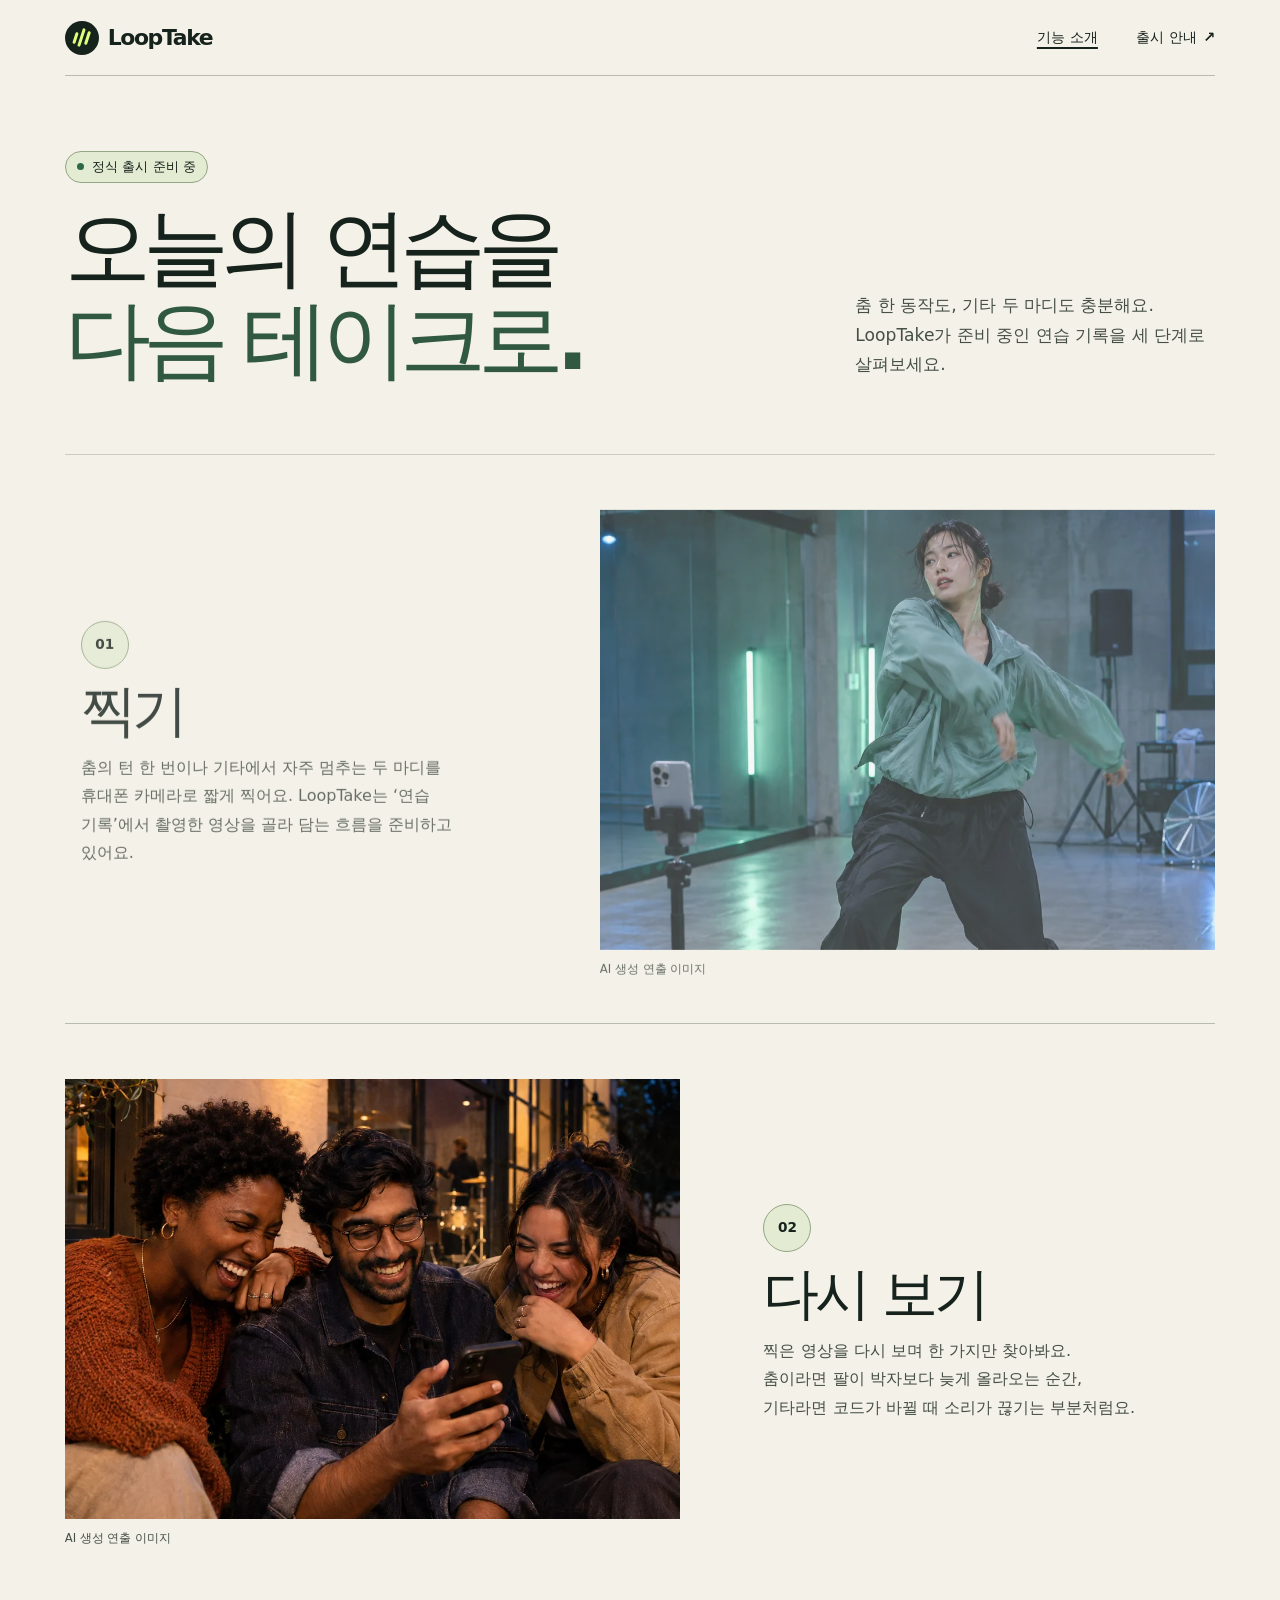
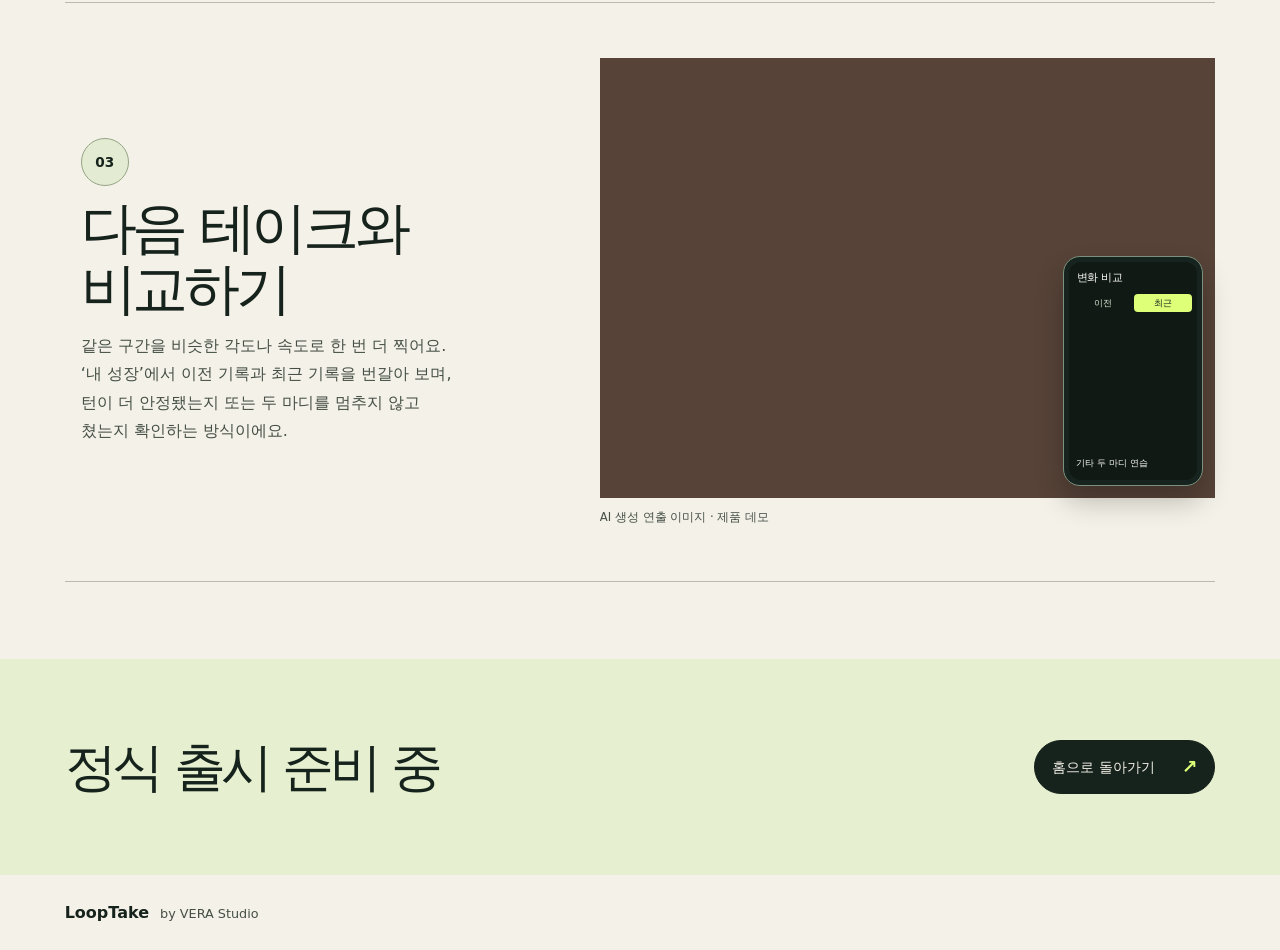
==== features.html @ 8b693cfd "Add a LoopTake practice feature walkthrough" ====
<!doctype html>
<html lang="ko">
<head>
  <meta charset="utf-8">
  <meta name="viewport" content="width=device-width, initial-scale=1">
  <meta name="color-scheme" content="light">
  <meta name="theme-color" content="#f4f1e8">
  <meta name="description" content="짧게 찍고, 다시 보고, 다음 테이크와 비교하는 LoopTake의 연습 기록 흐름을 소개합니다.">
  <meta http-equiv="Content-Security-Policy" content="default-src 'none'; style-src 'self'; script-src 'self'; img-src 'self'; media-src 'none'; base-uri 'none'; form-action 'none'">
  <title>기능 소개 · LoopTake</title>
  <link rel="icon" type="image/png" href="./assets/mark.png">
  <link rel="stylesheet" href="./styles.css?v=features">
  <link rel="stylesheet" href="./features.css">
  <script src="./studio.js?v=photos" defer></script>
</head>
<body id="top">
  <a class="skip-link" href="#main">본문으로 건너뛰기</a>
  <header class="site-header wrap">
    <a class="brand" href="./" aria-label="LoopTake 홈">
      <span class="brand-mark" aria-hidden="true"><i></i><i></i><i></i></span>
      <span>LoopTake</span>
    </a>
    <nav aria-label="주 메뉴">
      <a href="./features.html" aria-current="page">기능 소개</a>
      <a href="./#launch">출시 안내 <span aria-hidden="true">↗</span></a>
    </nav>
  </header>

  <main id="main" tabindex="-1">
    <section class="feature-intro wrap" aria-labelledby="feature-title">
      <div>
        <p class="release-status">정식 출시 준비 중</p>
        <h1 id="feature-title">오늘의 연습을<br><span>다음 테이크로.</span></h1>
      </div>
      <p class="intro">춤 한 동작도, 기타 두 마디도 충분해요. LoopTake가 준비 중인 연습 기록을 세 단계로 살펴보세요.</p>
    </section>

    <ol class="practice-steps wrap" aria-label="연습을 기록하는 세 단계">
      <li class="practice-step" data-step="1" data-reveal>
        <div class="step-copy">
          <span class="step-number" aria-hidden="true">01</span>
          <h2>찍기</h2>
          <p>춤의 턴 한 번이나 기타에서 자주 멈추는 두 마디를 휴대폰 카메라로 짧게 찍어요. LoopTake는 ‘연습 기록’에서 촬영한 영상을 골라 담는 흐름을 준비하고 있어요.</p>
        </div>
        <figure class="step-photo" data-scene="dance">
          <div class="photo-window">
            <img class="scene-photo" src="./assets/dance.webp" srcset="./assets/dance-small.webp 530w, ./assets/dance.webp 1060w" sizes="(max-width: 760px) calc(100vw - 36px), (max-width: 1360px) 49vw, 640px" width="1060" height="1325" loading="eager" fetchpriority="high" alt="삼각대에 고정한 휴대폰 앞에서 춤 동작을 연습하는 사람">
          </div>
          <figcaption><span>AI 생성 연출 이미지</span></figcaption>
        </figure>
      </li>

      <li class="practice-step step-reverse" data-step="2" data-reveal>
        <div class="step-copy">
          <span class="step-number" aria-hidden="true">02</span>
          <h2>다시 보기</h2>
          <p>찍은 영상을 다시 보며 한 가지만 찾아봐요. 춤이라면 팔이 박자보다 늦게 올라오는 순간, 기타라면 코드가 바뀔 때 소리가 끊기는 부분처럼요.</p>
        </div>
        <figure class="step-photo" data-scene="friends">
          <div class="photo-window">
            <img class="scene-photo" src="./assets/friends.webp" srcset="./assets/friends-small.webp 530w, ./assets/friends.webp 1060w" sizes="(max-width: 760px) calc(100vw - 36px), (max-width: 1360px) 49vw, 640px" width="1060" height="1325" loading="lazy" decoding="async" alt="친구들이 한 휴대폰 화면을 함께 보며 웃는 모습">
          </div>
          <figcaption><span>AI 생성 연출 이미지</span></figcaption>
        </figure>
      </li>

      <li class="practice-step" data-step="3" data-reveal>
        <div class="step-copy">
          <span class="step-number" aria-hidden="true">03</span>
          <h2>다음 테이크와<br>비교하기</h2>
          <p>같은 구간을 비슷한 각도나 속도로 한 번 더 찍어요. ‘내 성장’에서 이전 기록과 최근 기록을 번갈아 보며, 턴이 더 안정됐는지 또는 두 마디를 멈추지 않고 쳤는지 확인하는 방식이에요.</p>
        </div>
        <figure class="step-photo" data-scene="guitar">
          <div class="feature-art">
            <div class="photo-window">
              <img class="scene-photo" src="./assets/guitar.webp" srcset="./assets/guitar-small.webp 530w, ./assets/guitar.webp 1060w" sizes="(max-width: 760px) calc(100vw - 36px), (max-width: 1360px) 49vw, 640px" width="1060" height="1325" loading="lazy" decoding="async" alt="거리에서 어쿠스틱 기타를 연주하는 사람">
            </div>
            <div class="demo-device compare-demo" role="img" aria-label="이전과 최근 기록 중 최근 기타 연습 한 장면을 보여주는 LoopTake 제품 데모">
              <div aria-hidden="true">
                <div class="device-head"><strong>변화 비교</strong></div>
                <div class="demo-tabs"><span>이전</span><span>최근</span></div>
                <img src="./assets/guitar-small.webp" width="530" height="663" loading="lazy" decoding="async" alt="">
                <div class="device-copy"><strong>기타 두 마디 연습</strong></div>
              </div>
            </div>
          </div>
          <figcaption><span>AI 생성 연출 이미지 · 제품 데모</span></figcaption>
        </figure>
      </li>
    </ol>

    <section class="launch feature-end" aria-labelledby="feature-release-title">
      <div class="wrap launch-inner" data-reveal>
        <h2 id="feature-release-title">정식 출시 준비 중</h2>
        <div class="feature-actions">
          <a class="primary" href="./">홈으로 돌아가기 <span aria-hidden="true">↗</span></a>
        </div>
      </div>
    </section>
  </main>

  <footer class="site-footer wrap">
    <p><strong>LoopTake</strong> <span>by VERA Studio</span></p>
  </footer>
</body>
</html>
---- styles.css ----
:root {
  --paper: #f4f1e8;
  --ink: #16221c;
  --muted: #454f45;
  --lime: #deff78;
  --rule: #b8bbb0;
  --gutter: clamp(18px, 5.05vw, 84px);
  color: var(--ink);
  background: var(--paper);
  font-family: Pretendard, "Apple SD Gothic Neo", "Noto Sans KR", "Noto Sans CJK KR", "Malgun Gothic", system-ui, sans-serif;
  font-synthesis: none;
  line-height: 1.55;
}

*, *::before, *::after { box-sizing: border-box; }
body, figure, p, h1, h2, h3 { margin: 0; }
a { color: inherit; text-decoration: none; }
img { display: block; width: 100%; height: auto; }
:focus-visible { outline: 3px solid #3b664d; outline-offset: 5px; }
::selection { background: var(--lime); color: var(--ink); }

.wrap { width: min(100% - var(--gutter) * 2, 1295px); margin-inline: auto; }
section[id] { scroll-margin-top: 20px; }
.skip-link { position: absolute; z-index: 5; left: 12px; top: 12px; padding: 12px 18px; color: var(--paper); background: var(--ink); }
.skip-link:not(:focus) { clip-path: inset(50%); }

.site-header { min-height: 76px; display: flex; align-items: center; justify-content: space-between; gap: 14px; border-bottom: 1px solid var(--rule); }
.brand { min-height: 44px; display: inline-flex; align-items: center; gap: 9px; font-size: 1.37rem; font-weight: 850; letter-spacing: -.062em; }
.brand-mark { display: inline-flex; width: 34px; height: 34px; align-items: center; justify-content: center; gap: 3px; border-radius: 50%; background: var(--ink); color: var(--lime); }
.brand-mark i { width: 3px; height: 12px; border-radius: 6px; background: currentColor; transform: rotate(18deg); }
.brand-mark i:nth-child(2) { height: 19px; }
.brand-mark i:nth-child(3) { height: 14px; }
.site-header nav { display: flex; gap: clamp(12px, 3vw, 40px); align-items: center; font-size: .9rem; font-weight: 720; }
.site-header nav a { min-height: 44px; display: inline-flex; gap: 6px; align-items: center; white-space: nowrap; }
.site-header nav a:hover { text-decoration: underline; text-underline-offset: .27em; }
.site-header nav [aria-current="page"] { text-decoration: underline; text-underline-offset: .32em; text-decoration-thickness: 2px; }

.hero { display: grid; grid-template-columns: minmax(0, .88fr) minmax(0, 1.06fr); align-items: center; gap: clamp(24px, 5vw, 78px); padding-block: clamp(28px, 3.65vw, 60px) clamp(62px, 7vw, 115px); }
.hero-copy { padding-block: 16px 30px; }
.release-status { display: flex; width: fit-content; align-items: center; gap: 8px; border: 1px solid #94a585; border-radius: 99px; background: #e3ebd2; padding: 5px 11px; font-size: .8rem; font-weight: 760; }
.release-status::before { content: ""; display: block; width: 7px; height: 7px; border-radius: 50%; background: #2d6847; }

h1 { font-size: clamp(3.03rem, 6.1vw, 6.45rem); line-height: 1.065; letter-spacing: -.09em; font-weight: 900; word-break: keep-all; margin-block: 23px; }
h1 span { color: #315941; }
.intro { max-width: 360px; color: var(--muted); font-size: clamp(1rem, 1.34vw, 1.2rem); line-height: 1.71; word-break: keep-all; }
.primary { display: inline-flex; justify-content: space-between; align-items: center; gap: 27px; min-height: 54px; margin-top: 27px; padding: 0 17px; border: 1px solid var(--ink); border-radius: 50px; background: var(--ink); color: var(--paper); font-size: .9rem; font-weight: 770; transition: background-color .2s, color .2s; }
.primary span { color: var(--lime); font-size: 1.18rem; }
.primary:hover, .primary:focus-visible { background: var(--lime); color: var(--ink); }
.primary:hover span, .primary:focus-visible span { color: var(--ink); }
.hero-links { display: flex; flex-wrap: wrap; align-items: center; gap: 6px 19px; margin-top: 27px; }
.hero-links .primary { margin-top: 0; }
.text-link { display: inline-flex; align-items: center; gap: 5px; min-height: 44px; font-size: .88rem; font-weight: 740; text-decoration: underline; text-underline-offset: .24em; }
.text-link:hover { color: #315941; text-decoration-thickness: 2px; }

.hero-art, .guitar-art { position: relative; }
.photo-window { overflow: hidden; background: #d0d6cc; }
.scene-photo { width: 100%; height: 100%; object-fit: cover; transition: transform .55s cubic-bezier(.2,.7,.3,1); }
.hero-scene .photo-window { aspect-ratio: 1 / 1.015; background: #223c40; border-radius: 49% 49% 3px 3px / 17% 17% 3px 3px; }
.hero-scene .scene-photo { object-position: center 52%; }
figcaption { display: flex; justify-content: space-between; gap: 8px 16px; align-items: flex-start; flex-wrap: wrap; margin-top: 10px; }
figcaption > span { color: var(--muted); font-size: .73rem; }
figcaption > strong { font-size: .81rem; }
.hero-scene figcaption { padding-right: 3px; }

.demo-device { position: absolute; bottom: 18px; right: -14px; width: clamp(110px, 11vw, 160px); padding: 5px; background: #17231e; color: white; border: 1px solid #79917e; border-radius: 17px; box-shadow: 0 15px 28px rgb(0 0 0 / .24); }
.demo-device > div { overflow: hidden; border-radius: 12px; background: #101913; }
.device-head { display: flex; min-height: 32px; justify-content: space-between; align-items: center; padding: 0 8px; font-family: system-ui, sans-serif; font-size: .7rem; letter-spacing: -.04em; }
.device-head span { width: 6px; height: 6px; background: var(--lime); border-radius: 50%; }
.demo-device img { aspect-ratio: 4 / 4.15; object-fit: cover; object-position: center 44%; }
.device-copy { display: grid; gap: 2px; padding: 7px 7px 9px; font-size: clamp(.51rem, .7vw, .65rem); }
.device-copy span { color: #c9d8c6; font-size: .92em; }
.guitar-device { bottom: 15px; right: -13px; background: #1b2921; }

.stories { background: #192720; color: var(--paper); padding-block: clamp(50px, 6.65vw, 100px); }
.stories :focus-visible { outline-color: var(--lime); }
.section-intro { display: flex; justify-content: space-between; align-items: flex-end; gap: 20px; margin-bottom: clamp(29px, 4.5vw, 68px); }
.section-intro h2, .launch h2 { font-size: clamp(2.66rem, 5.35vw, 5.6rem); line-height: 1.055; font-weight: 870; letter-spacing: -.085em; word-break: keep-all; }
.section-intro p { max-width: 315px; color: #d8dfd1; font-size: .97rem; line-height: 1.8; word-break: keep-all; }
.story-spread { display: grid; grid-template-columns: minmax(0, .9fr) minmax(0, 1.03fr); align-items: start; gap: clamp(28px, 7.4vw, 110px); }
.story-friends { padding-top: clamp(0px, 4vw, 61px); }
.story-friends .photo-window { aspect-ratio: 4 / 4.95; background: #50432f; }
.story-friends .scene-photo { object-position: center 51%; }
.story-guitar .photo-window { aspect-ratio: 4 / 4.7; background: #574338; }
.story-guitar .scene-photo { object-position: center 43%; }
.stories figcaption { align-items: baseline; margin-top: 13px; }
.stories figcaption h3 { font-size: clamp(1.21rem, 1.85vw, 1.64rem); font-weight: 780; letter-spacing: -.045em; }
.stories figcaption p { margin-top: 3px; color: #e0e7dc; font-size: .88rem; }
.stories figcaption > span { color: #c6d4c3; }

.launch { background: #e6efcf; padding-block: clamp(40px, 6.3vw, 90px); }
.launch-inner { display: flex; align-items: center; justify-content: space-between; gap: 16px; }
.launch h2 { font-size: clamp(2.03rem, 4.1vw, 4.1rem); }
.launch p { margin-top: 11px; color: var(--muted); word-break: keep-all; }
.back-to-top { display: grid; flex: none; place-items: center; width: clamp(44px, 6vw, 64px); aspect-ratio: 1; border: 1px solid var(--ink); border-radius: 50%; font-size: 1.3rem; transition: background-color .2s; }
.back-to-top:hover, .back-to-top:focus-visible { background: var(--lime); }
.site-footer { min-height: 75px; display: flex; align-items: center; }
.site-footer p { font-size: .8rem; color: var(--muted); }
.site-footer strong { margin-right: 7px; color: var(--ink); font-size: 1rem; }

@media (hover: hover) and (prefers-reduced-motion: no-preference) {
  .photo-window:hover .scene-photo { transform: scale(1.025); }
}

@media (prefers-reduced-motion: no-preference) {
  .enhanced { scroll-behavior: smooth; }
  .enhanced .entered { animation: entry .55s cubic-bezier(.18,.62,.25,1) both; }
  @keyframes entry { from { opacity: .78; transform: translateY(11px); } to { opacity: 1; transform: translateY(0); } }
}

@media (max-width: 760px) {
  .site-header { min-height: 67px; }
  .hero { grid-template-columns: 1fr; gap: 23px; }
  .hero-copy { padding-block: 4px 0; }
  h1 { font-size: clamp(2.94rem, 10.9vw, 4.7rem); margin-block: 14px 16px; }
  .primary { margin-top: 18px; min-height: 48px; }
  .hero-links { margin-top: 18px; }
  .hero-scene .photo-window { aspect-ratio: 4 / 4.7; }
  .hero-scene .scene-photo { object-position: center 56%; }
  .demo-device { bottom: 12px; right: 8px; width: clamp(88px, 28vw, 148px); border-radius: 12px; padding: 4px; }
  .demo-device > div { border-radius: 8px; }
  .device-head { min-height: 23px; font-size: .6rem; padding-inline: 5px; }
  .device-copy { padding: 4px 4px 5px; font-size: .54rem; }
  .demo-device img { aspect-ratio: 1 / 1; }
  .section-intro { align-items: flex-start; flex-direction: column; gap: 13px; }
  .story-spread { grid-template-columns: 1fr; gap: 44px; }
  .story-friends { padding: 0; }
}

@media (max-width: 350px) {
  .site-header nav { font-size: .8rem; }
  .brand { font-size: 1.24rem; gap: 6px; }
  .brand-mark { width: 30px; height: 30px; }
  .hero-device { right: 5px; }
}

@media (prefers-reduced-motion: reduce) {
  *, *::before, *::after { animation: none !important; transition: none !important; }
}
---- features.css ----
.feature-intro {
  display: grid;
  grid-template-columns: minmax(0, 1.7fr) minmax(0, 1fr);
  gap: 28px;
  align-items: end;
  padding-block: clamp(36px, 5.85vw, 84px) clamp(27px, 4.65vw, 65px);
}

.feature-intro h1 { margin-block: 18px 0; font-size: clamp(3.2rem, 6.75vw, 7rem); }
.feature-intro .intro { padding-bottom: .32em; justify-self: end; }

.practice-steps { margin-block: 0; padding: 0; }
.practice-step {
  display: grid;
  grid-template-columns: minmax(0, .76fr) minmax(0, 1fr);
  grid-template-areas: "copy photo";
  gap: clamp(24px, 5.25vw, 86px);
  align-items: center;
  padding-block: clamp(30px, 4.3vw, 64px);
  border-top: 1px solid var(--rule);
}

.practice-step:last-child { border-bottom: 1px solid var(--rule); }
.practice-step::marker { content: ""; }
.step-reverse {
  grid-template-columns: minmax(0, 1fr) minmax(0, .76fr);
  grid-template-areas: "photo copy";
}

.step-copy { grid-area: copy; padding-inline: clamp(0px, 1.25vw, 20px); }
.step-copy h2 { margin-block: 12px; font-weight: 870; letter-spacing: -.075em; line-height: 1.08; font-size: clamp(2.6rem, 4.4vw, 4.95rem); word-break: keep-all; }
.step-copy p { max-width: 375px; color: var(--muted); font-size: clamp(1rem, 1.22vw, 1.16rem); line-height: 1.78; word-break: keep-all; }
.step-number {
  display: inline-grid;
  width: 48px;
  aspect-ratio: 1;
  place-items: center;
  color: var(--ink);
  background: #e3ebd2;
  border: 1px solid #94a585;
  border-radius: 50%;
  font-family: system-ui, sans-serif;
  font-size: .85rem;
  font-weight: 750;
  font-variant-numeric: tabular-nums;
}

.step-photo { grid-area: photo; min-width: 0; }
.step-photo .photo-window { aspect-ratio: 7 / 5; }
.step-photo[data-scene="dance"] .photo-window { background: #223c40; }
.step-photo[data-scene="dance"] .scene-photo { object-position: 50% 23%; }
.step-photo[data-scene="friends"] .photo-window { background: #50432f; }
.step-photo[data-scene="friends"] .scene-photo { object-position: 50% 51%; }
.step-photo[data-scene="guitar"] .photo-window { background: #574338; }
.step-photo[data-scene="guitar"] .scene-photo { object-position: 50% 15%; }

.feature-art { position: relative; }
.compare-demo { right: 12px; bottom: 12px; }
.demo-tabs { display: grid; grid-template-columns: 1fr 1fr; gap: 3px; padding: 0 5px 4px; font-size: .59rem; text-align: center; }
.demo-tabs span { padding: 2px; color: #d8e7d4; }
.demo-tabs span:last-child { background: #deff78; color: var(--ink); border-radius: 4px; }
.feature-end { margin-top: clamp(32px, 6vw, 83px); }
.feature-actions .primary { margin: 0; }

@media (max-width: 760px) {
  .feature-intro { display: block; padding-block: 28px 33px; }
  .feature-intro .intro { margin-top: 14px; padding-bottom: 0; }
  .feature-intro h1 { font-size: clamp(3.05rem, 10.6vw, 4.5rem); }
  .practice-step { padding-block: 31px; }
  .practice-step, .step-reverse { grid-template-columns: minmax(0, 1fr); grid-template-areas: "copy" "photo"; gap: 15px; }
  .step-copy { padding-inline: 0; }
  .step-number { width: 38px; }
  .step-copy h2 { margin-block: 9px 7px; }
  .step-photo .photo-window { aspect-ratio: 6 / 5; }
  .compare-demo { right: 7px; bottom: 7px; }
  .feature-end .launch-inner { flex-wrap: wrap; }
}
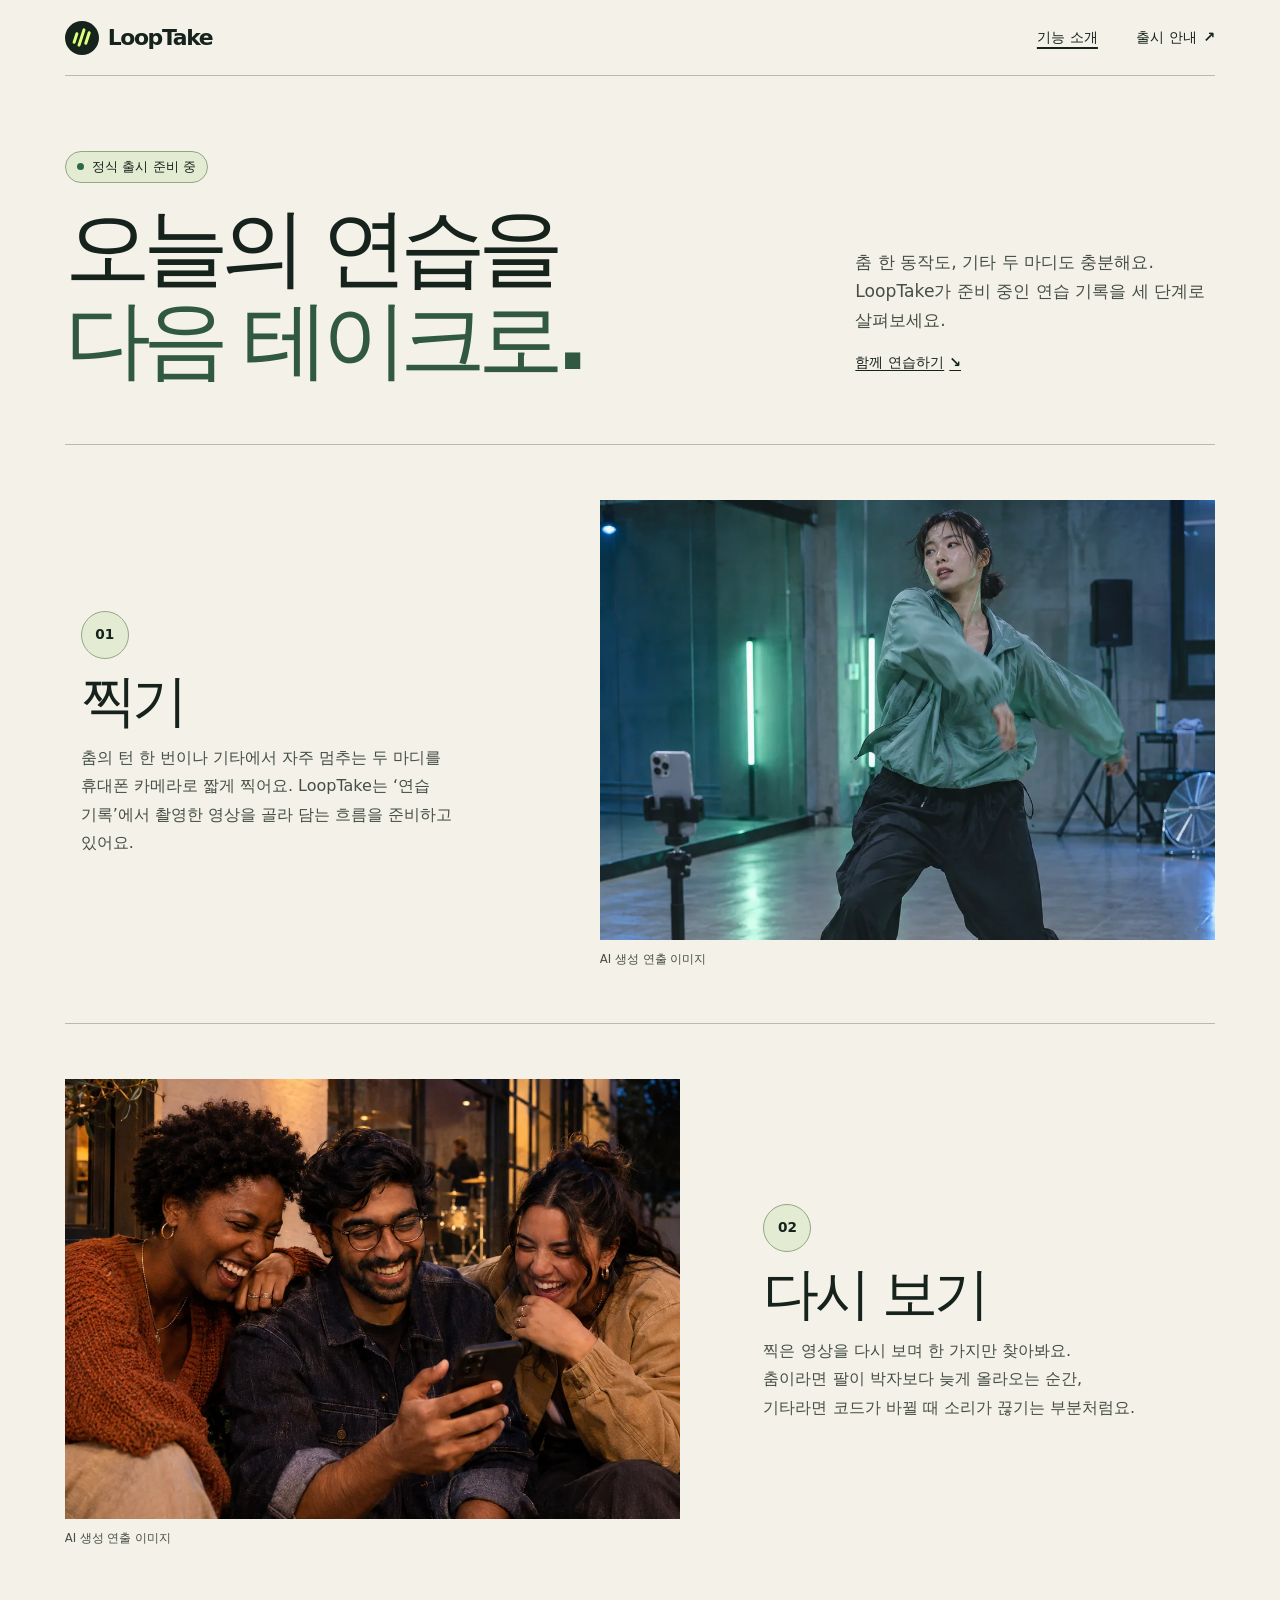
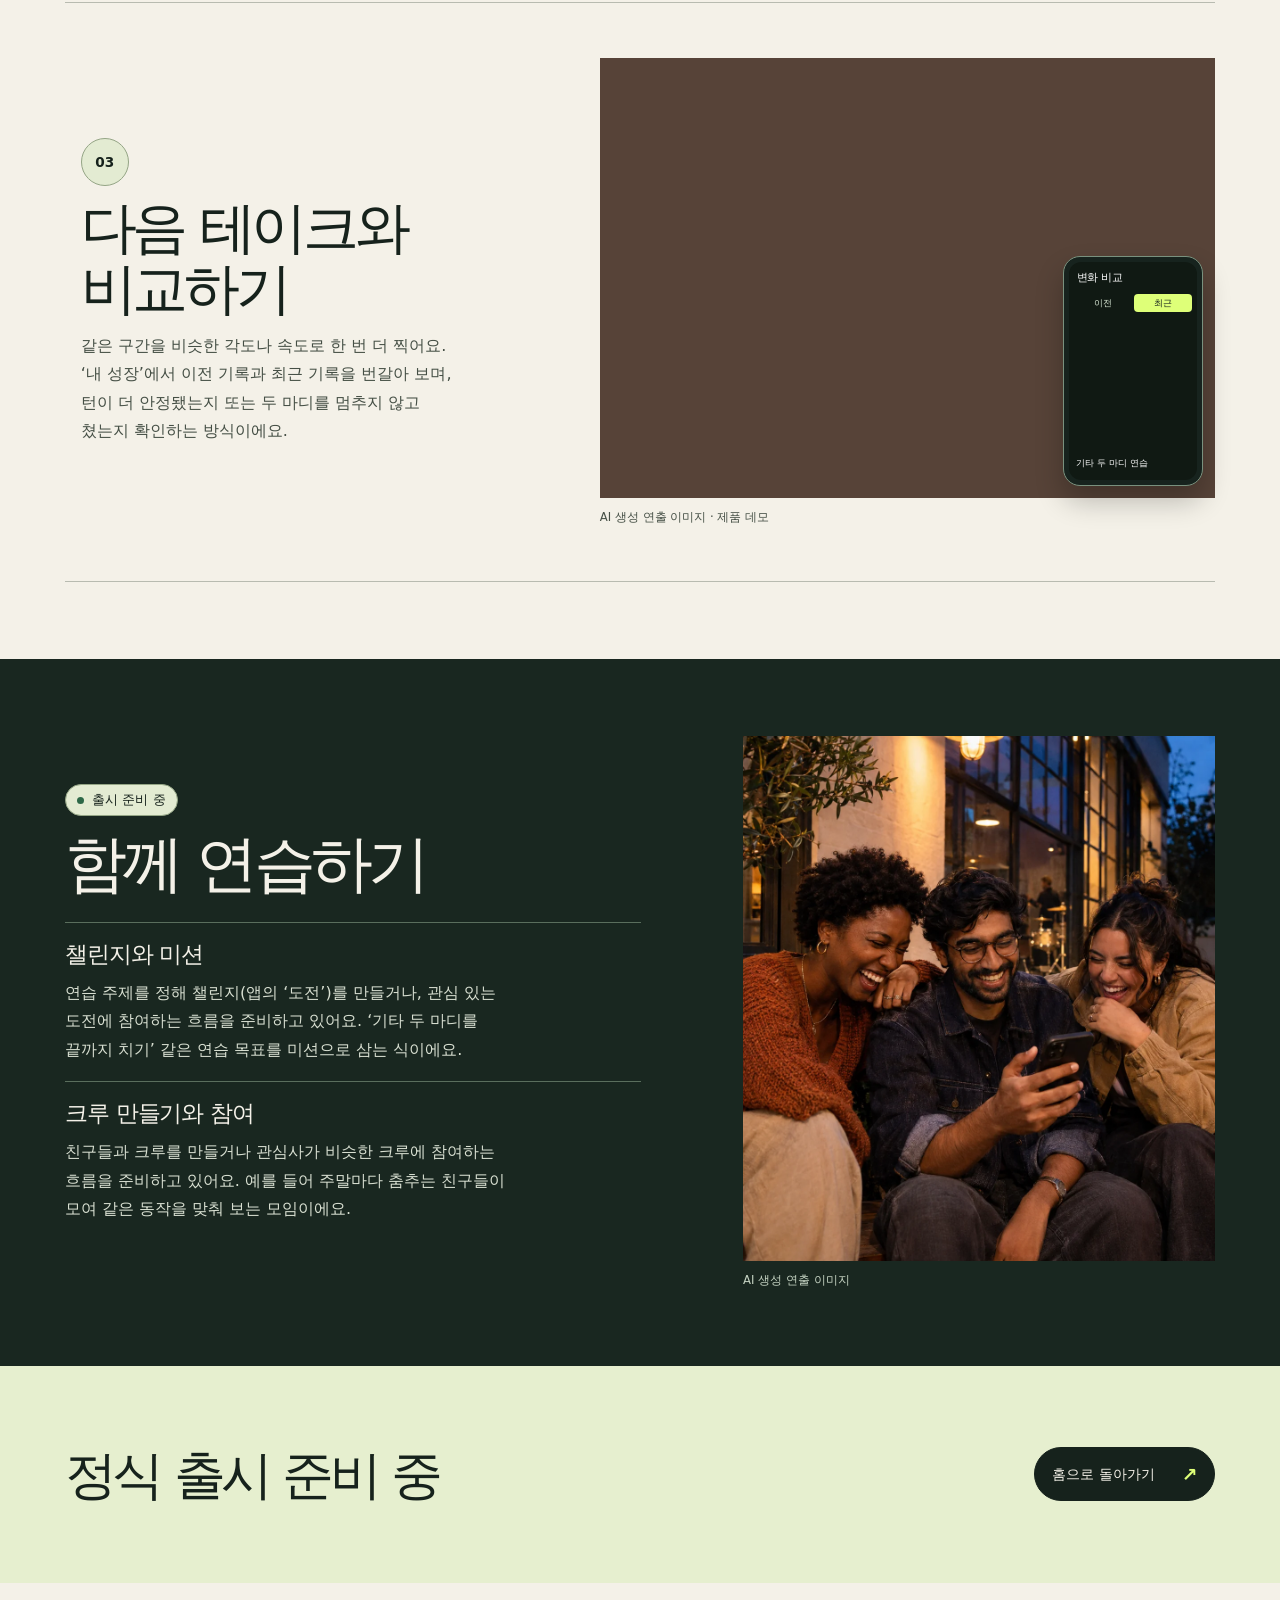
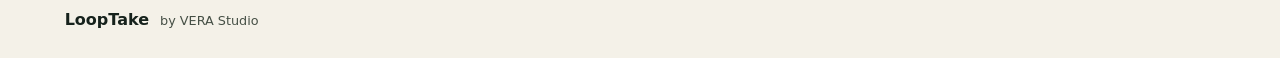
==== commit 59a29a49: "Explain LoopTake challenges and crews" ====
--- a/features.html
+++ b/features.html
@@ -10,7 +10,7 @@
   <title>기능 소개 · LoopTake</title>
   <link rel="icon" type="image/png" href="./assets/mark.png">
   <link rel="stylesheet" href="./styles.css?v=features">
-  <link rel="stylesheet" href="./features.css">
+  <link rel="stylesheet" href="./features.css?v=community">
   <script src="./studio.js?v=photos" defer></script>
 </head>
 <body id="top">
@@ -32,7 +32,10 @@
         <p class="release-status">정식 출시 준비 중</p>
         <h1 id="feature-title">오늘의 연습을<br><span>다음 테이크로.</span></h1>
       </div>
-      <p class="intro">춤 한 동작도, 기타 두 마디도 충분해요. LoopTake가 준비 중인 연습 기록을 세 단계로 살펴보세요.</p>
+      <div class="feature-intro-copy">
+        <p class="intro">춤 한 동작도, 기타 두 마디도 충분해요. LoopTake가 준비 중인 연습 기록을 세 단계로 살펴보세요.</p>
+        <a class="text-link" href="#community">함께 연습하기 <span aria-hidden="true">↘</span></a>
+      </div>
     </section>
 
     <ol class="practice-steps wrap" aria-label="연습을 기록하는 세 단계">
@@ -89,6 +92,29 @@
       </li>
     </ol>
 
+    <section id="community" class="feature-community" aria-labelledby="community-title">
+      <div class="wrap community-layout">
+        <div class="community-copy" data-reveal>
+          <p class="release-status">출시 준비 중</p>
+          <h2 id="community-title">함께 연습하기</h2>
+          <div class="community-topic">
+            <h3>챌린지와 미션</h3>
+            <p>연습 주제를 정해 챌린지(앱의 ‘도전’)를 만들거나, 관심 있는 도전에 참여하는 흐름을 준비하고 있어요. ‘기타 두 마디를 끝까지 치기’ 같은 연습 목표를 미션으로 삼는 식이에요.</p>
+          </div>
+          <div class="community-topic">
+            <h3>크루 만들기와 참여</h3>
+            <p>친구들과 크루를 만들거나 관심사가 비슷한 크루에 참여하는 흐름을 준비하고 있어요. 예를 들어 주말마다 춤추는 친구들이 모여 같은 동작을 맞춰 보는 모임이에요.</p>
+          </div>
+        </div>
+        <figure class="community-photo" data-reveal>
+          <div class="photo-window">
+            <img class="scene-photo" src="./assets/friends.webp" srcset="./assets/friends-small.webp 530w, ./assets/friends.webp 1060w" sizes="(max-width: 760px) calc(100vw - 36px), (max-width: 1360px) 43vw, 560px" width="1060" height="1325" loading="lazy" decoding="async" alt="한 휴대폰을 함께 보며 웃는 친구들">
+          </div>
+          <figcaption><span>AI 생성 연출 이미지</span></figcaption>
+        </figure>
+      </div>
+    </section>
+
     <section class="launch feature-end" aria-labelledby="feature-release-title">
       <div class="wrap launch-inner" data-reveal>
         <h2 id="feature-release-title">정식 출시 준비 중</h2>
--- a/features.css
+++ b/features.css
@@ -7,7 +7,8 @@
 }
 
 .feature-intro h1 { margin-block: 18px 0; font-size: clamp(3.2rem, 6.75vw, 7rem); }
-.feature-intro .intro { padding-bottom: .32em; justify-self: end; }
+.feature-intro-copy { justify-self: end; }
+.feature-intro-copy .text-link { margin-top: 5px; }
 
 .practice-steps { margin-block: 0; padding: 0; }
 .practice-step {
@@ -59,8 +60,30 @@
 .demo-tabs { display: grid; grid-template-columns: 1fr 1fr; gap: 3px; padding: 0 5px 4px; font-size: .59rem; text-align: center; }
 .demo-tabs span { padding: 2px; color: #d8e7d4; }
 .demo-tabs span:last-child { background: #deff78; color: var(--ink); border-radius: 4px; }
-.feature-end { margin-top: clamp(32px, 6vw, 83px); }
 .feature-actions .primary { margin: 0; }
+
+.feature-community {
+  margin-top: clamp(32px, 6vw, 83px);
+  padding-block: clamp(40px, 6vw, 86px);
+  background: #192720;
+  color: var(--paper);
+}
+
+.community-layout {
+  display: grid;
+  grid-template-columns: minmax(0, 1fr) minmax(0, .82fr);
+  gap: clamp(30px, 8vw, 112px);
+  align-items: center;
+}
+
+.community-copy .release-status { color: var(--ink); }
+.community-copy h2 { margin-block: 14px 24px; font-size: clamp(2.65rem, 4.85vw, 4.8rem); line-height: 1.1; font-weight: 870; letter-spacing: -.075em; word-break: keep-all; }
+.community-topic { padding-block: 14px 17px; border-top: 1px solid #5a6e5d; }
+.community-topic h3 { margin-bottom: 6px; font-size: clamp(1.19rem, 1.8vw, 1.55rem); font-weight: 780; letter-spacing: -.045em; }
+.community-topic p { max-width: 465px; color: #d8dfd1; line-height: 1.78; word-break: keep-all; }
+.community-photo .photo-window { aspect-ratio: 4 / 4.45; background: #50432f; }
+.community-photo .scene-photo { object-position: center 51%; }
+.community-photo figcaption > span { color: #c6d4c3; }
 
 @media (max-width: 760px) {
   .feature-intro { display: block; padding-block: 28px 33px; }
@@ -73,5 +96,7 @@
   .step-copy h2 { margin-block: 9px 7px; }
   .step-photo .photo-window { aspect-ratio: 6 / 5; }
   .compare-demo { right: 7px; bottom: 7px; }
+  .community-layout { grid-template-columns: minmax(0, 1fr); gap: 14px; }
+  .community-copy h2 { margin-bottom: 17px; }
   .feature-end .launch-inner { flex-wrap: wrap; }
 }
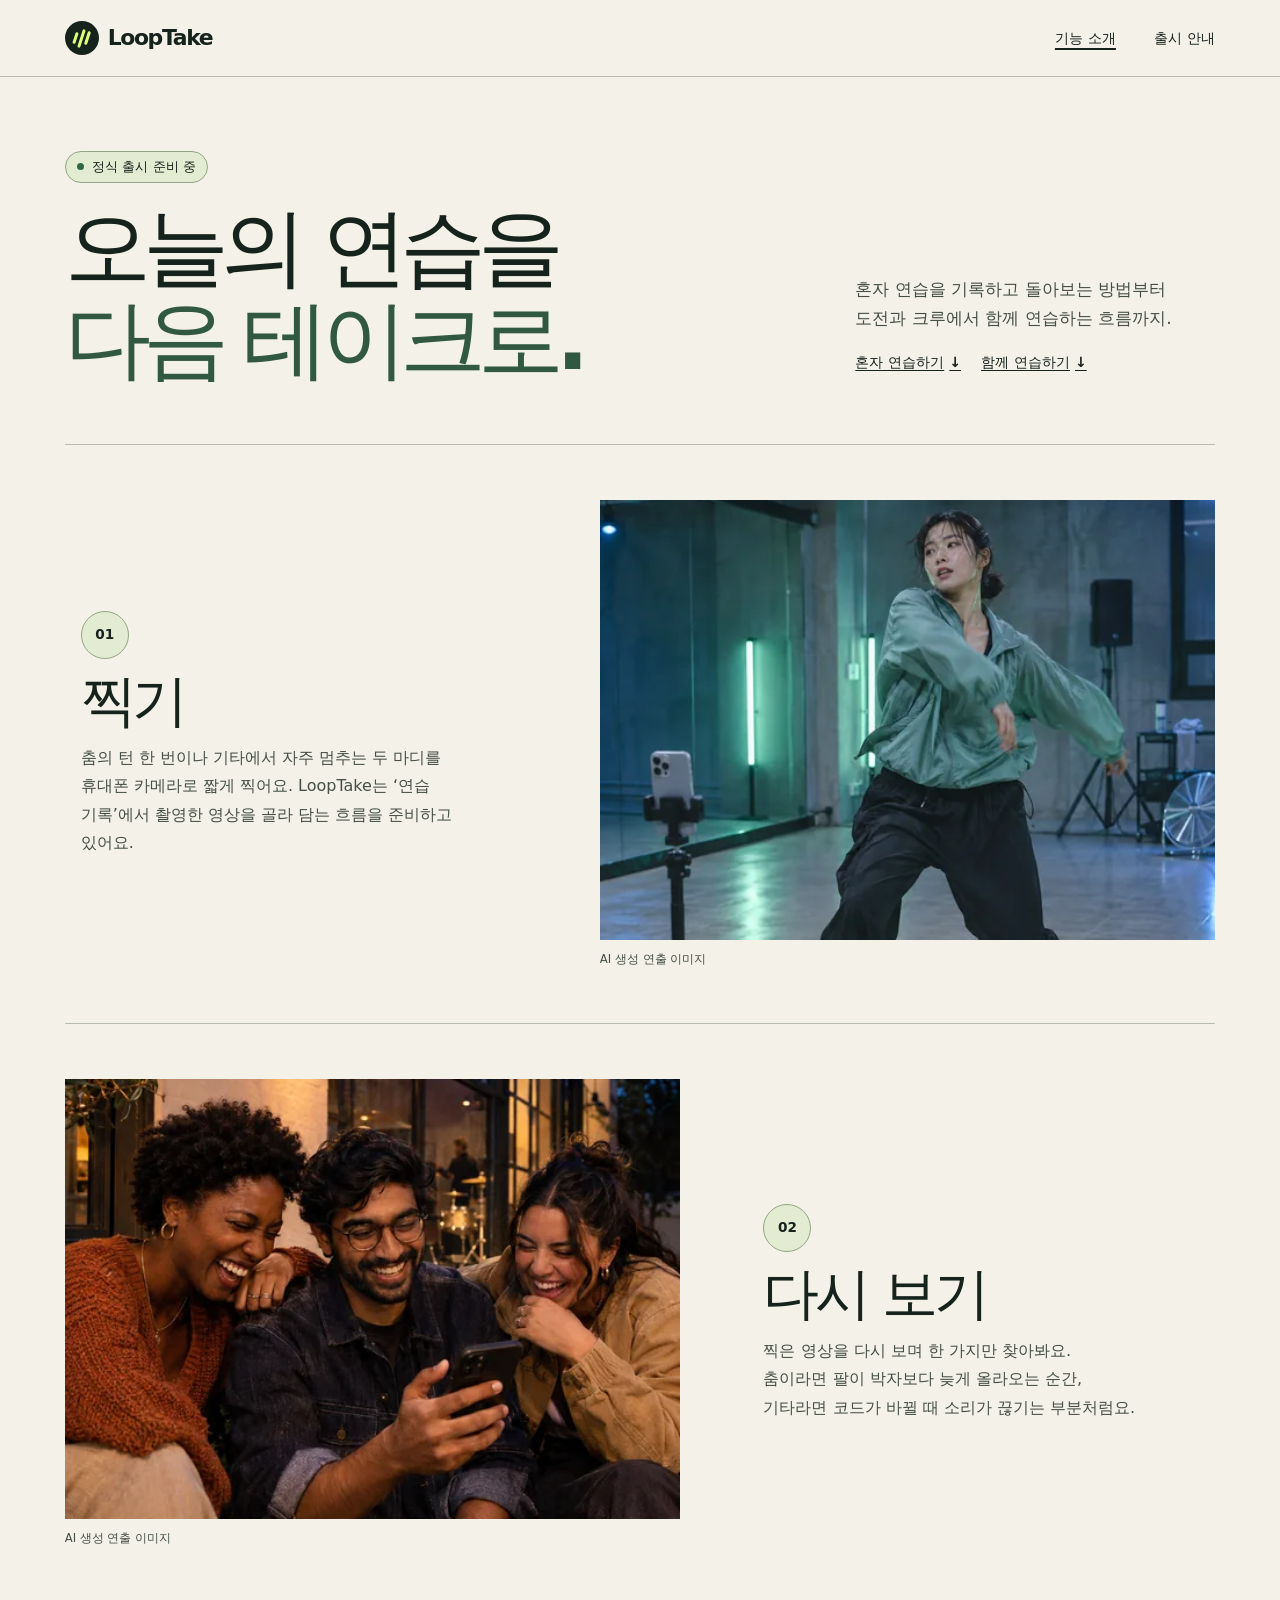
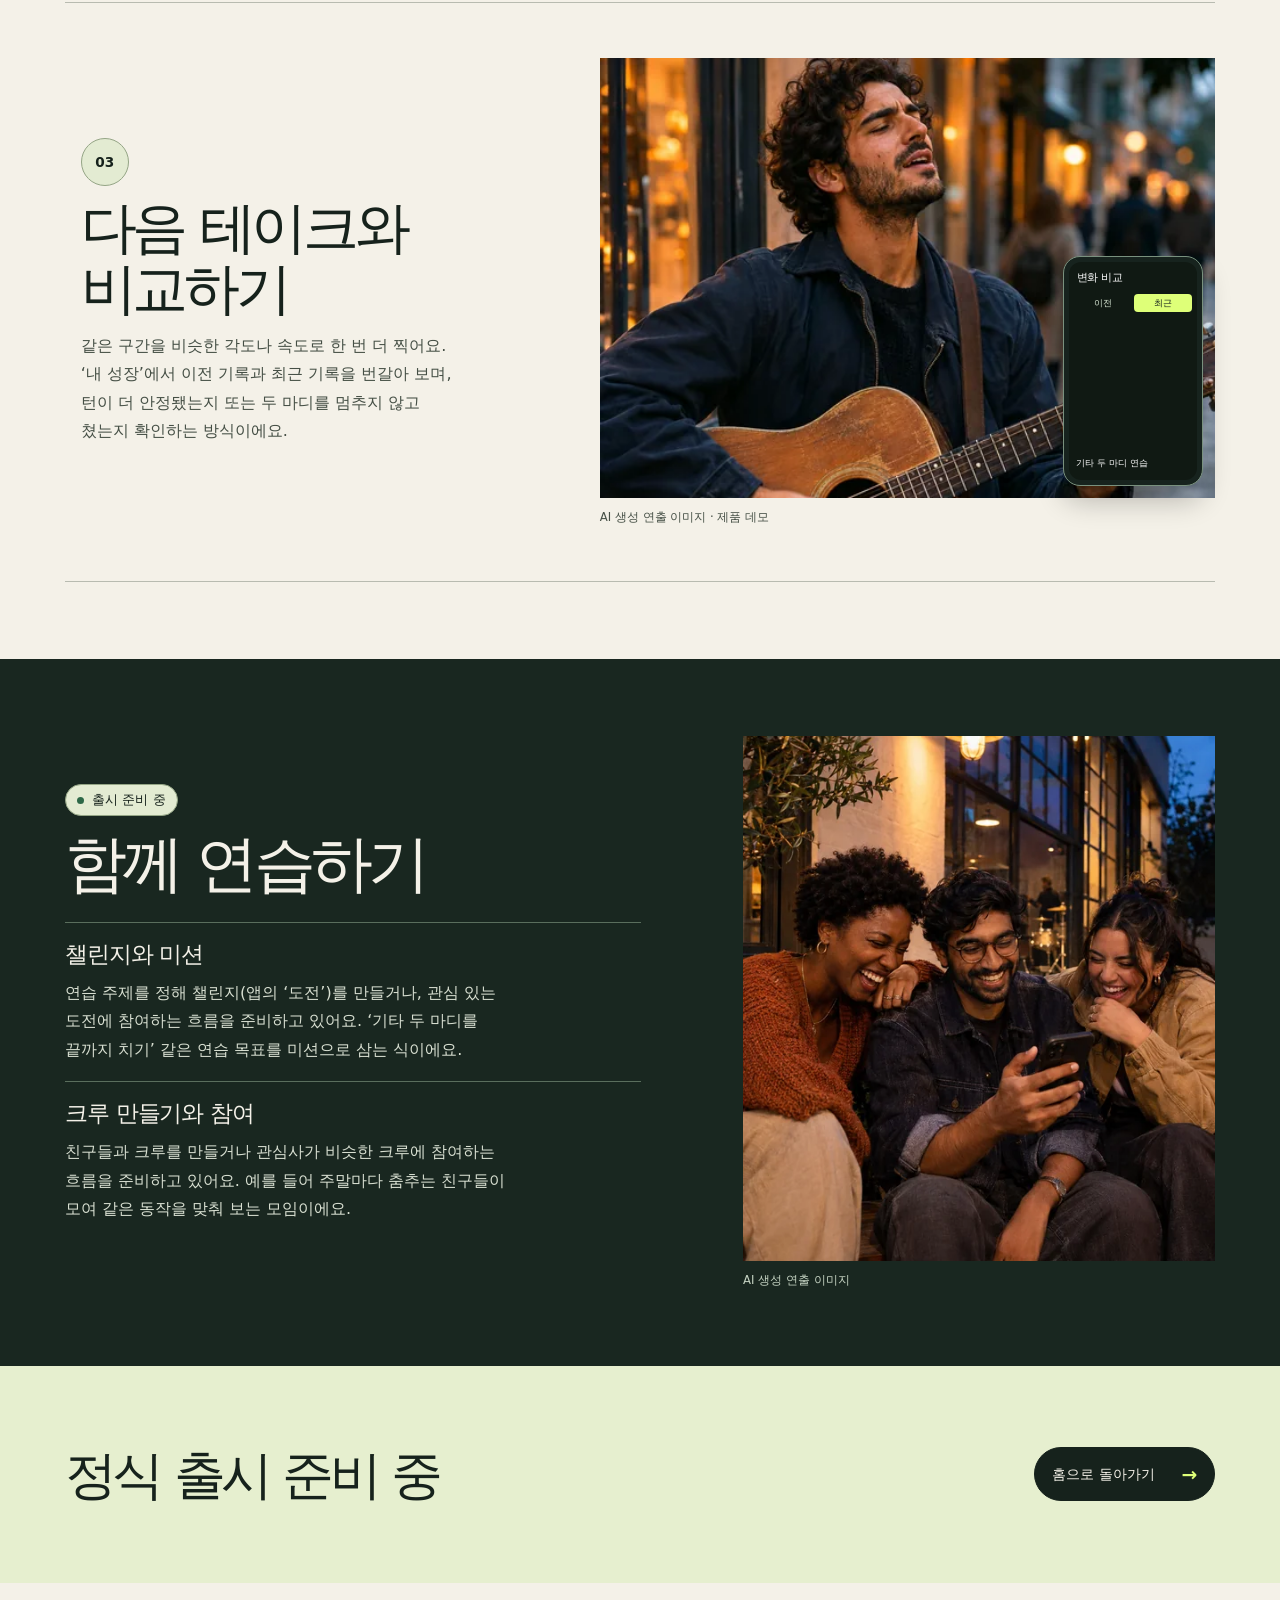
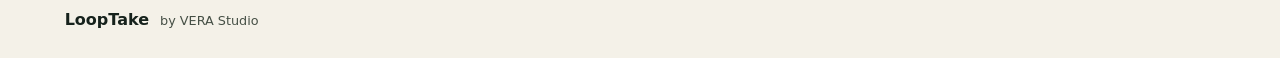
==== commit dc090cbd: "Clarify LoopTake navigation and practice paths" ====
--- a/features.html
+++ b/features.html
@@ -9,21 +9,23 @@
   <meta http-equiv="Content-Security-Policy" content="default-src 'none'; style-src 'self'; script-src 'self'; img-src 'self'; media-src 'none'; base-uri 'none'; form-action 'none'">
   <title>기능 소개 · LoopTake</title>
   <link rel="icon" type="image/png" href="./assets/mark.png">
-  <link rel="stylesheet" href="./styles.css?v=features">
-  <link rel="stylesheet" href="./features.css?v=community">
-  <script src="./studio.js?v=photos" defer></script>
+  <link rel="stylesheet" href="./styles.css?v=flow">
+  <link rel="stylesheet" href="./features.css?v=flow">
+  <script src="./studio.js?v=flow" defer></script>
 </head>
 <body id="top">
   <a class="skip-link" href="#main">본문으로 건너뛰기</a>
-  <header class="site-header wrap">
-    <a class="brand" href="./" aria-label="LoopTake 홈">
-      <span class="brand-mark" aria-hidden="true"><i></i><i></i><i></i></span>
-      <span>LoopTake</span>
-    </a>
-    <nav aria-label="주 메뉴">
-      <a href="./features.html" aria-current="page">기능 소개</a>
-      <a href="./#launch">출시 안내 <span aria-hidden="true">↗</span></a>
-    </nav>
+  <header class="site-header">
+    <div class="header-inner wrap">
+      <a class="brand" href="./" aria-label="LoopTake 홈">
+        <span class="brand-mark" aria-hidden="true"><i></i><i></i><i></i></span>
+        <span>LoopTake</span>
+      </a>
+      <nav aria-label="주 메뉴">
+        <a href="./features.html" aria-current="page">기능 소개</a>
+        <a href="./#launch">출시 안내</a>
+      </nav>
+    </div>
   </header>
 
   <main id="main" tabindex="-1">
@@ -33,12 +35,15 @@
         <h1 id="feature-title">오늘의 연습을<br><span>다음 테이크로.</span></h1>
       </div>
       <div class="feature-intro-copy">
-        <p class="intro">춤 한 동작도, 기타 두 마디도 충분해요. LoopTake가 준비 중인 연습 기록을 세 단계로 살펴보세요.</p>
-        <a class="text-link" href="#community">함께 연습하기 <span aria-hidden="true">↘</span></a>
+        <p class="intro">혼자 연습을 기록하고 돌아보는 방법부터 도전과 크루에서 함께 연습하는 흐름까지.</p>
+        <nav class="feature-jumps" aria-label="연습 방법 바로가기">
+          <a class="text-link" href="#practice">혼자 연습하기 <span aria-hidden="true">↓</span></a>
+          <a class="text-link" href="#community">함께 연습하기 <span aria-hidden="true">↓</span></a>
+        </nav>
       </div>
     </section>
 
-    <ol class="practice-steps wrap" aria-label="연습을 기록하는 세 단계">
+    <ol id="practice" class="practice-steps wrap" aria-label="연습을 기록하는 세 단계" tabindex="-1">
       <li class="practice-step" data-step="1" data-reveal>
         <div class="step-copy">
           <span class="step-number" aria-hidden="true">01</span>
@@ -92,7 +97,7 @@
       </li>
     </ol>
 
-    <section id="community" class="feature-community" aria-labelledby="community-title">
+    <section id="community" class="feature-community" aria-labelledby="community-title" tabindex="-1">
       <div class="wrap community-layout">
         <div class="community-copy" data-reveal>
           <p class="release-status">출시 준비 중</p>
@@ -119,7 +124,7 @@
       <div class="wrap launch-inner" data-reveal>
         <h2 id="feature-release-title">정식 출시 준비 중</h2>
         <div class="feature-actions">
-          <a class="primary" href="./">홈으로 돌아가기 <span aria-hidden="true">↗</span></a>
+          <a class="primary" href="./">홈으로 돌아가기 <span aria-hidden="true">→</span></a>
         </div>
       </div>
     </section>
--- a/styles.css
+++ b/styles.css
@@ -5,11 +5,13 @@
   --lime: #deff78;
   --rule: #b8bbb0;
   --gutter: clamp(18px, 5.05vw, 84px);
+  --header-height: 76px;
   color: var(--ink);
   background: var(--paper);
   font-family: Pretendard, "Apple SD Gothic Neo", "Noto Sans KR", "Noto Sans CJK KR", "Malgun Gothic", system-ui, sans-serif;
   font-synthesis: none;
   line-height: 1.55;
+  scroll-padding-top: calc(var(--header-height) + 12px);
 }
 
 *, *::before, *::after { box-sizing: border-box; }
@@ -20,11 +22,12 @@
 ::selection { background: var(--lime); color: var(--ink); }
 
 .wrap { width: min(100% - var(--gutter) * 2, 1295px); margin-inline: auto; }
-section[id] { scroll-margin-top: 20px; }
-.skip-link { position: absolute; z-index: 5; left: 12px; top: 12px; padding: 12px 18px; color: var(--paper); background: var(--ink); }
+:where(main, section, ol)[tabindex="-1"]:focus-visible { outline-offset: -3px; }
+.skip-link { position: fixed; z-index: 5; left: 12px; top: 12px; padding: 12px 18px; color: var(--paper); background: var(--ink); }
 .skip-link:not(:focus) { clip-path: inset(50%); }
 
-.site-header { min-height: 76px; display: flex; align-items: center; justify-content: space-between; gap: 14px; border-bottom: 1px solid var(--rule); }
+.site-header { position: sticky; top: 0; z-index: 3; background: var(--paper); box-shadow: 0 1px var(--rule); }
+.header-inner { min-height: var(--header-height); display: flex; align-items: center; justify-content: space-between; gap: 14px; }
 .brand { min-height: 44px; display: inline-flex; align-items: center; gap: 9px; font-size: 1.37rem; font-weight: 850; letter-spacing: -.062em; }
 .brand-mark { display: inline-flex; width: 34px; height: 34px; align-items: center; justify-content: center; gap: 3px; border-radius: 50%; background: var(--ink); color: var(--lime); }
 .brand-mark i { width: 3px; height: 12px; border-radius: 6px; background: currentColor; transform: rotate(18deg); }
@@ -47,7 +50,7 @@
 .primary span { color: var(--lime); font-size: 1.18rem; }
 .primary:hover, .primary:focus-visible { background: var(--lime); color: var(--ink); }
 .primary:hover span, .primary:focus-visible span { color: var(--ink); }
-.hero-links { display: flex; flex-wrap: wrap; align-items: center; gap: 6px 19px; margin-top: 27px; }
+.hero-links { display: flex; flex-wrap: wrap; align-items: center; gap: 6px 16px; margin-top: 27px; }
 .hero-links .primary { margin-top: 0; }
 .text-link { display: inline-flex; align-items: center; gap: 5px; min-height: 44px; font-size: .88rem; font-weight: 740; text-decoration: underline; text-underline-offset: .24em; }
 .text-link:hover { color: #315941; text-decoration-thickness: 2px; }
@@ -102,14 +105,13 @@
 }
 
 @media (prefers-reduced-motion: no-preference) {
-  .enhanced { scroll-behavior: smooth; }
   .enhanced .entered { animation: entry .55s cubic-bezier(.18,.62,.25,1) both; }
   @keyframes entry { from { opacity: .78; transform: translateY(11px); } to { opacity: 1; transform: translateY(0); } }
 }
 
 @media (max-width: 760px) {
-  .site-header { min-height: 67px; }
-  .hero { grid-template-columns: 1fr; gap: 23px; }
+  :root { --header-height: 60px; }
+  .hero { grid-template-columns: 1fr; padding-block-start: 23px; gap: 18px; }
   .hero-copy { padding-block: 4px 0; }
   h1 { font-size: clamp(2.94rem, 10.9vw, 4.7rem); margin-block: 14px 16px; }
   .primary { margin-top: 18px; min-height: 48px; }
@@ -131,6 +133,8 @@
   .brand { font-size: 1.24rem; gap: 6px; }
   .brand-mark { width: 30px; height: 30px; }
   .hero-device { right: 5px; }
+  .hero-links { column-gap: 12px; }
+  .hero-links .primary { gap: 15px; padding-inline: 13px; }
 }
 
 @media (prefers-reduced-motion: reduce) {
--- a/features.css
+++ b/features.css
@@ -8,7 +8,7 @@
 
 .feature-intro h1 { margin-block: 18px 0; font-size: clamp(3.2rem, 6.75vw, 7rem); }
 .feature-intro-copy { justify-self: end; }
-.feature-intro-copy .text-link { margin-top: 5px; }
+.feature-jumps { display: flex; flex-wrap: wrap; gap: 0 20px; margin-top: 7px; }
 
 .practice-steps { margin-block: 0; padding: 0; }
 .practice-step {
@@ -69,6 +69,7 @@
   color: var(--paper);
 }
 
+.feature-community:focus-visible { outline-color: var(--lime); }
 .community-layout {
   display: grid;
   grid-template-columns: minmax(0, 1fr) minmax(0, .82fr);
@@ -86,8 +87,8 @@
 .community-photo figcaption > span { color: #c6d4c3; }
 
 @media (max-width: 760px) {
-  .feature-intro { display: block; padding-block: 28px 33px; }
-  .feature-intro .intro { margin-top: 14px; padding-bottom: 0; }
+  .feature-intro { display: block; padding-block: 23px 23px; }
+  .feature-intro .intro { margin-top: 12px; }
   .feature-intro h1 { font-size: clamp(3.05rem, 10.6vw, 4.5rem); }
   .practice-step { padding-block: 31px; }
   .practice-step, .step-reverse { grid-template-columns: minmax(0, 1fr); grid-template-areas: "copy" "photo"; gap: 15px; }
